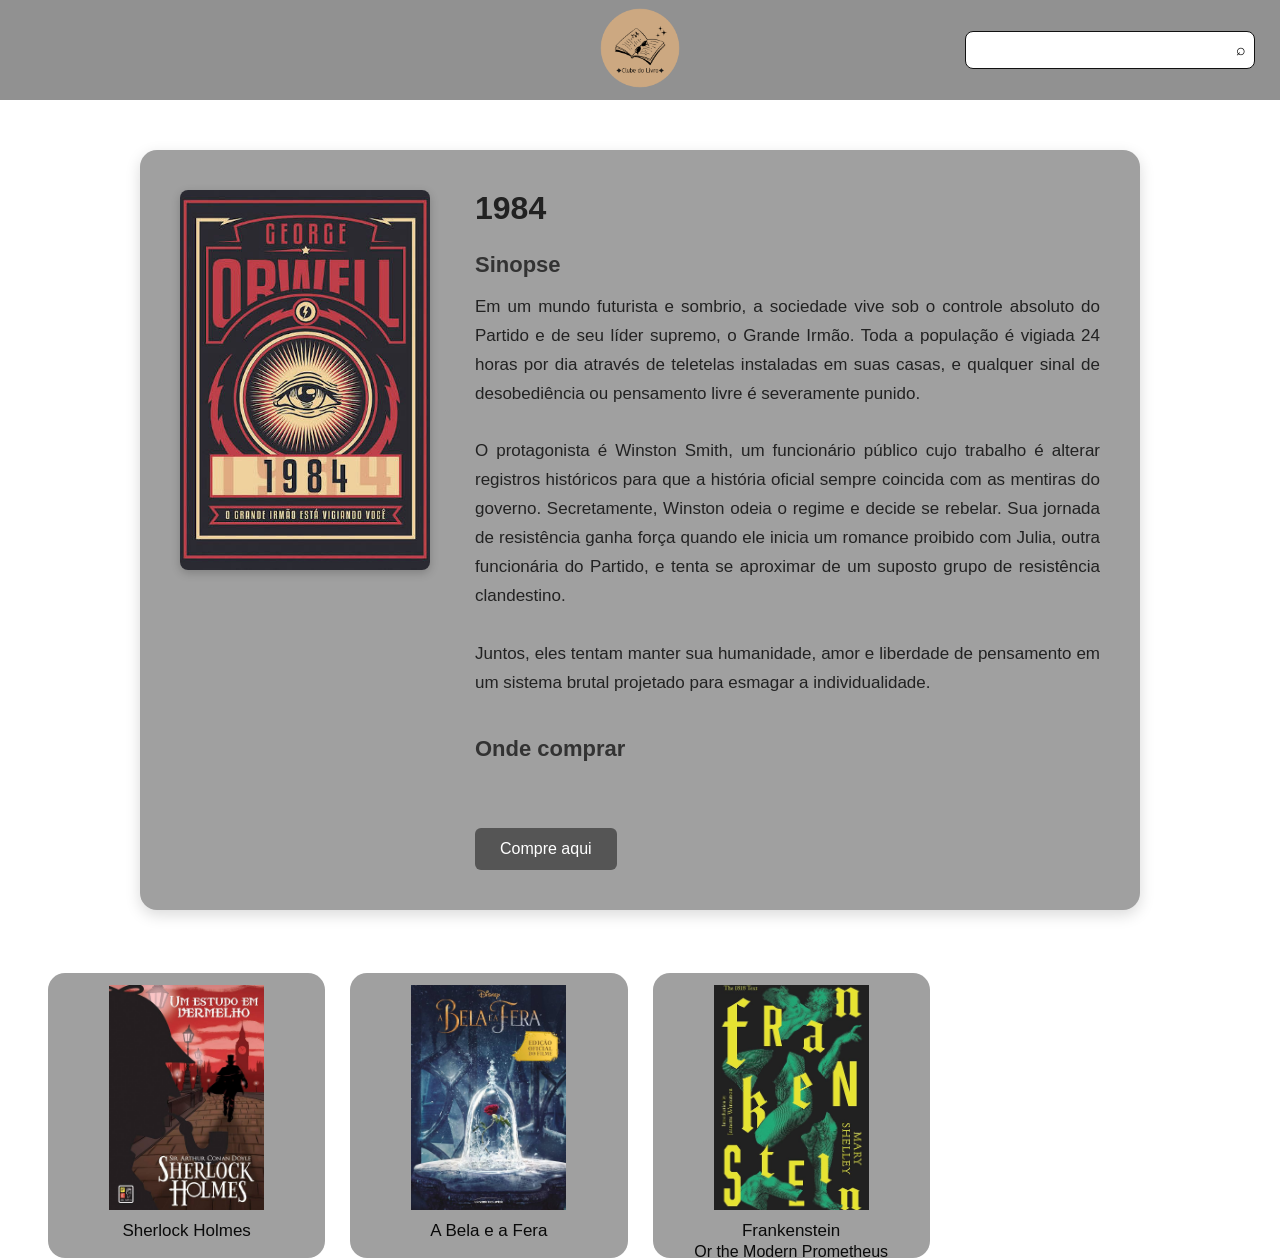
==== 1984.html @ ea8fb4aa "Add files via upload" ====
<!DOCTYPE html>
<html lang="en">
<head>
    <meta charset="UTF-8">
    <meta name="viewport" content="width=device-width, initial-scale=1.0">
    <title>Leveza ler</title>
    <link rel="stylesheet" href="style.css">
    <link rel="icon" type="image/png" href="img/logo.png">

</head>
<body>
    <div class="central">
        <div class="barra">
            <a href="index.html">
                <img src="img/logo.png" class="logo">
            </a>
            <div class="pesquisa">
                <input type="text">
                <span>⌕</span>
            </div>
        </div>

        <div class="info">
            <img src="img/1984.jpg" alt="1984" class="foto">
            <div class="caixa">
                <h2> 1984 </h2>

                <h3> Sinopse</h3>
                
                <p>
                    Em um mundo futurista e sombrio, a sociedade vive sob o controle absoluto do Partido 
                    e de seu líder supremo, o Grande Irmão. Toda a população é vigiada 24 horas por dia 
                    através de teletelas instaladas em suas casas, e qualquer sinal de desobediência ou 
                    pensamento livre é severamente punido.
                    <br><br>

                    O protagonista é Winston Smith, um funcionário público cujo trabalho é alterar registros 
                    históricos para que a história oficial sempre coincida com as mentiras do governo. Secretamente, 
                    Winston odeia o regime e decide se rebelar. Sua jornada de resistência ganha força quando ele 
                    inicia um romance proibido com Julia, outra funcionária do Partido, e tenta se aproximar de um 
                    suposto grupo de resistência clandestino.
                    <br><br>

                    Juntos, eles tentam manter sua humanidade, amor e liberdade de pensamento em um sistema brutal 
                    projetado para esmagar a individualidade.
                    <br><br>
                </p>
                <h3> Onde comprar </h3>
                <br><br>
                <button type="button" 
                        onclick="window.open('https://www.amazon.com.br/1984-George-Orwell/dp/6555522267', '_blank');"> 
                    Compre aqui
                </button>

            </div>
        </div>
        <div class="conteudo">

            <a href="sherlock.html" class="conjunto">
                <img src="img/sherlock_holmes.jpg" class="livros">
                <p>Sherlock Holmes</p>
            </a>

            <a href="bela.html" class="conjunto">
                <img src="img/bela.jpg" class="livros">
                <p>A Bela e a Fera</p>
            </a>

            <a href="frankenstein.html" class="conjunto">
                <img src="img/franl.jpg" class="livros">
                <p>Frankenstein</p>
                <span>Or the Modern Prometheus</span>
            </a>

        </div>
        
    </div>
</body>
---- style.css ----
*{
    box-sizing:border-box;
    margin:0;
    padding:0;
}

body{
    background-color:white;
    font-family:Arial,Helvetica,sans-serif;
    color:black;
}

.central{
    width:100%;
    max-width:100%;
    margin:0 auto;
    overflow:hidden;
}

.barra{
    width:100%;
    height:100px;
    background-color:#919191;
    display:flex;
    align-items:center;
    justify-content:center;
    position:relative;
}

.logo-link{
    position:absolute;
    left:50%;
    top:10px;
    transform:translateX(-50%);
}

.logo{
    width:80px;
    height:80px;
    border-radius:50%;
    object-fit:cover;
}

.pesquisa{
    width:290px;
    height:38px;
    background-color:white;
    border:1px solid #111;
    border-radius:8px;
    position:absolute;
    right:25px;
    display:flex;
    align-items:center;
    padding:0 8px;
}

.pesquisa .icone{
    font-size:28px;
    font-weight:bold;
    line-height:1;
    transform:rotate(-20deg);
}

.pesquisa input{
    width:100%;
    height:100%;
    border:none;
    outline:none;
    font-size:15px;
    padding:0 7px;
}

.pesquisa button{
    border:none;
    background:transparent;
    cursor:pointer;
    font-size:23px;
    line-height:1;
    color:#222;
}

a{
    color:rgb(10,10,10);
    text-decoration:none;
}

.banner{
    width:100%;
    height:317px;
    overflow:hidden;
}

.banner img{
    width:100%;
    height:100%;
    object-fit:cover;
    display:block;
}

.conteudo{
    width:100%;
    display:grid;
    grid-template-columns:repeat(4,1fr);
    gap:25px;
    padding:13px 48px 0;
}

.conjunto{
    width:100%;
    height:285px;
    background-color:#a0a0a0;
    border-radius:17px;
    text-align:center;
    padding:12px 10px;
    transition:transform .2s ease,box-shadow .2s ease;
}

.conjunto:hover{
    transform:translateY(-4px);
    box-shadow:0 7px 15px rgba(0,0,0,.18);
}

.conjunto a{
    text-decoration:none;
    color:black;
    display:block;
}

.livros{
    width:155px;
    height:225px;
    max-width:100%;
    object-fit:cover;
    display:block;
    margin:0 auto 10px;
}

.conjunto p{
    font-size:17px;
    line-height:1.3;
    margin-top:3px;
}

.conjunto span{
    font-size:16px;
    line-height:1.3;
}

.sem-resultados{
    display:none;
    text-align:center;
    font-size:18px;
    margin:30px;
}

.info{
    width:1000px;
    max-width:calc(100% - 60px);
    margin:50px auto;
    padding:40px;
    background-color:#a0a0a0;
    display:flex;
    align-items:flex-start;
    gap:45px;
    border-radius:17px;
    box-shadow:0 5px 15px rgba(0,0,0,.15);
}

.foto{
    width:250px;
    height:380px;
    object-fit:cover;
    border-radius:8px;
    flex-shrink:0;
    box-shadow:0 3px 10px rgba(0,0,0,.2);
}

.caixa{
    flex:1;
}

.caixa h2{
    font-size:32px;
    color:#222;
    margin-bottom:25px;
}

.caixa h3{
    font-size:22px;
    color:#333;
    margin-top:10px;
    margin-bottom:15px;
}

.caixa p{
    font-size:17px;
    line-height:1.7;
    text-align:justify;
    color:#222;
}

.caixa a{
    display:inline-block;
    margin-top:5px;
    padding:12px 25px;
    background-color:#555;
    color:white;
    text-decoration:none;
    border-radius:6px;
    transition:.3s;
}

.caixa a:hover{
    background-color:#333;
}

.caixa button{
    margin-top:15px;
    padding:12px 25px;
    background-color:#555;
    color:white;
    border:none;
    border-radius:6px;
    cursor:pointer;
    font-size:16px;
    transition:.3s;
}

.caixa button:hover{
    background-color:#333;
}

@media(max-width:1050px){
    .info{
        width:90%;
    }
}

@media(max-width:900px){
    .barra{
        height:100px;
    }

    .conteudo{
        grid-template-columns:repeat(2,1fr);
        padding:15px 35px;
    }

    .conjunto{
        height:285px;
    }

    .pesquisa{
        width:260px;
    }

    .info{
        width:90%;
        gap:30px;
        padding:30px;
    }

    .foto{
        width:220px;
        height:335px;
    }
}

@media(max-width:700px){
    .info{
        flex-direction:column;
        align-items:center;
        width:90%;
        max-width:none;
    }

    .foto{
        width:220px;
        height:330px;
    }

    .caixa{
        width:100%;
    }

    .caixa h2{
        font-size:27px;
        text-align:center;
    }

    .caixa h3{
        font-size:20px;
    }

    .caixa p{
        font-size:16px;
    }
}

@media(max-width:600px){
    .barra{
        height:145px;
        align-items:flex-end;
        padding-bottom:15px;
    }

    .logo{
        width:70px;
        height:70px;
    }

    .logo-link{
        top:5px;
    }

    .pesquisa{
        position:relative;
        right:auto;
        width:calc(100% - 35px);
        max-width:350px;
        height:36px;
    }

    .banner{
        height:250px;
    }

    .conteudo{
        grid-template-columns:1fr;
        padding:15px 35px;
    }

    .conjunto{
        height:285px;
    }
}
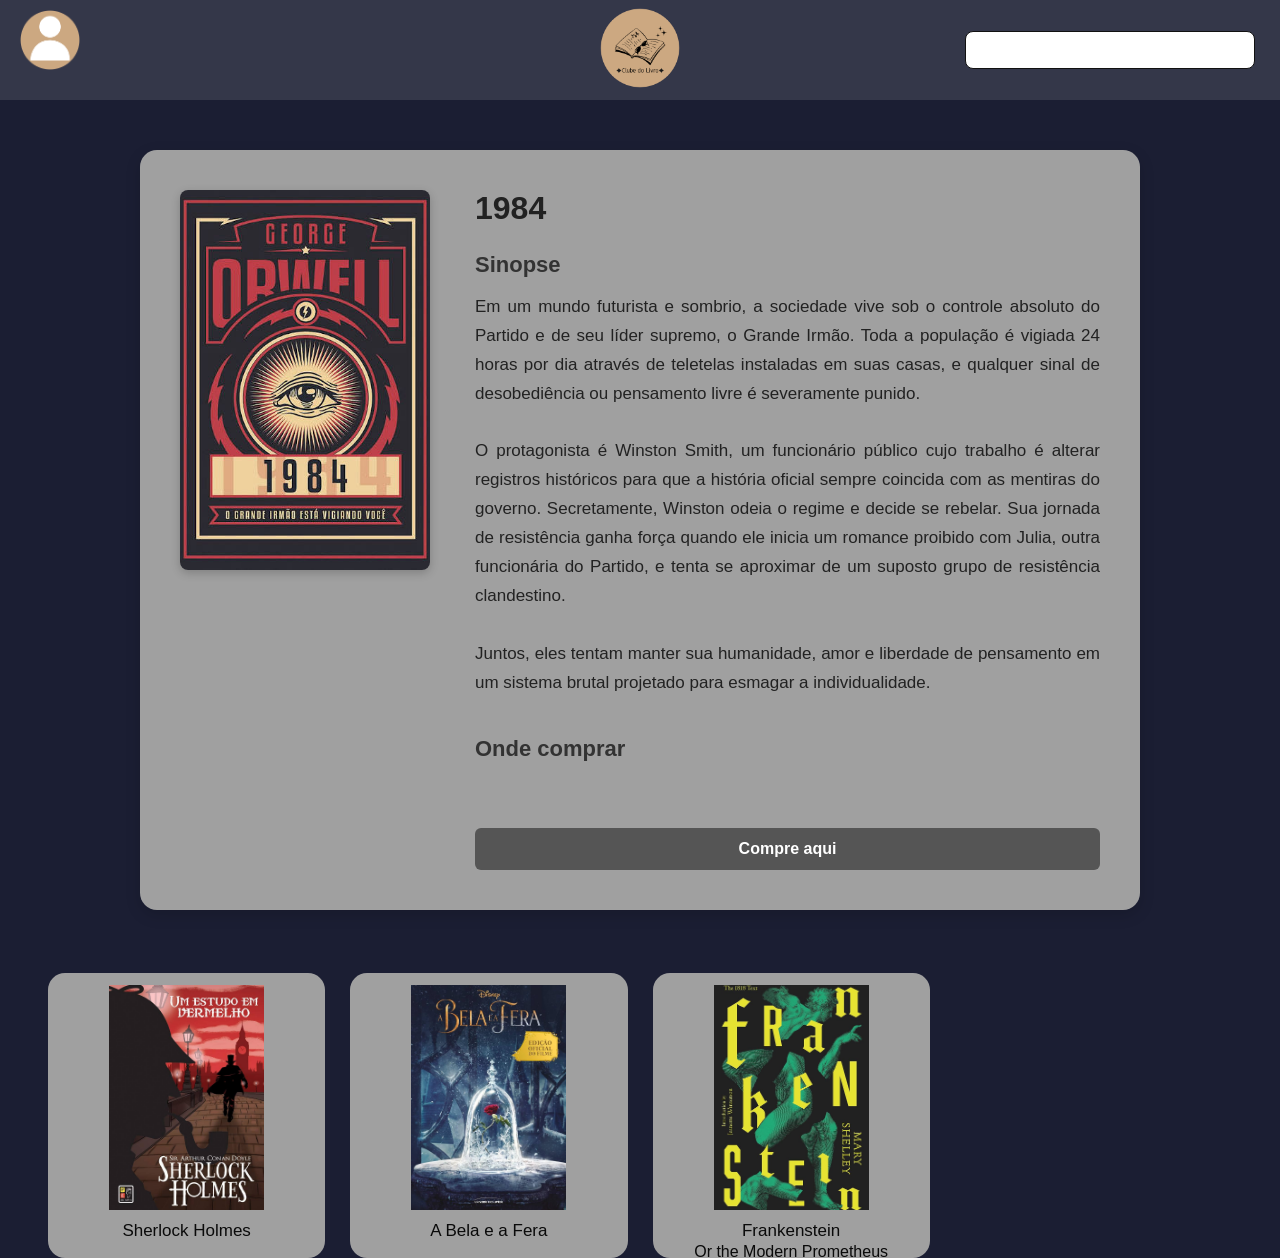
==== commit 73a5a4d5: "Add files via upload" ====
--- a/1984.html
+++ b/1984.html
@@ -11,6 +11,9 @@
 <body>
     <div class="central">
         <div class="barra">
+            <a href="user.html">
+                <img src="img/user.png" class="user">
+            </a>
             <a href="index.html">
                 <img src="img/logo.png" class="logo">
             </a>
--- a/style.css
+++ b/style.css
@@ -5,9 +5,9 @@
 }
 
 body{
-    background-color:white;
+    background-color:rgb(27, 30, 51);
     font-family:Arial,Helvetica,sans-serif;
-    color:black;
+    color:white;
 }
 
 .central{
@@ -20,11 +20,133 @@
 .barra{
     width:100%;
     height:100px;
-    background-color:#919191;
+    background-color:rgb(52, 55, 73);
     display:flex;
     align-items:center;
     justify-content:center;
     position:relative;
+}
+
+.user {
+    width: 60px;
+    height: 60px;
+    object-fit: contain;
+    display: block;
+    position: absolute;
+    left: 20px;
+    top: 10px;
+}
+
+.modal-overlay {
+    width: 100%;
+    min-height: 100vh;
+
+    display: flex;
+    justify-content: center;
+    align-items: center;
+
+    padding: 20px;
+}
+
+.modal-box {
+    width: 100%;
+    max-width: 450px;
+
+    background: #ffffff;
+
+    padding: 35px;
+
+    border-radius: 18px;
+
+    box-shadow: 0 15px 40px rgba(0, 0, 0, 0.35);
+
+    text-align: center;
+}
+
+.modal-box h2 {
+    font-size: 28px;
+    color: #222;
+
+    margin-bottom: 30px;
+}
+
+textarea {
+  width: 100%; 
+  min-height: 80px;
+  padding: 12px;
+  border: 1px solid #ccc;
+  border-radius: 4px;
+  font-size: 16px;
+  box-sizing: border-box;
+  resize: vertical;
+}
+
+.texto {
+    text-align: left;
+
+    color: #333;
+
+    margin-bottom: 8px;
+}
+
+.pequeno {
+    font-size: 15px;
+    font-weight: bold;
+}
+
+form input[type="text"] {
+    width: 100%;
+
+    padding: 13px 15px;
+
+    margin-bottom: 20px;
+
+    border: 1px solid #ccc;
+    border-radius: 8px;
+
+    font-size: 15px;
+
+    outline: none;
+
+    transition: 0.3s;
+}
+
+/* Quando clicar no campo */
+
+form input[type="text"]:focus {
+    border-color: #243b55;
+
+    box-shadow: 0 0 0 3px rgba(36, 59, 85, 0.15);
+}
+
+button {
+    width: 100%;
+
+    padding: 13px;
+
+    border: none;
+
+    border-radius: 8px;
+
+    background: #243b55;
+
+    color: white;
+
+    font-size: 16px;
+
+    font-weight: bold;
+
+    cursor: pointer;
+
+    transition: 0.3s;
+}
+
+button:hover {
+    background: #141e30;
+
+    transform: translateY(-2px);
+
+    box-shadow: 0 5px 12px rgba(0, 0, 0, 0.2);
 }
 
 .logo-link{
@@ -333,4 +455,20 @@
     .conjunto{
         height:285px;
     }
+    
+}
+@media (max-width: 500px) {
+
+    .modal-box {
+        padding: 25px 20px;
+    }
+
+    .modal-box h2 {
+        font-size: 24px;
+    }
+
+    .logo {
+        width: 65px;
+        height: 65px;
+    }
 }
